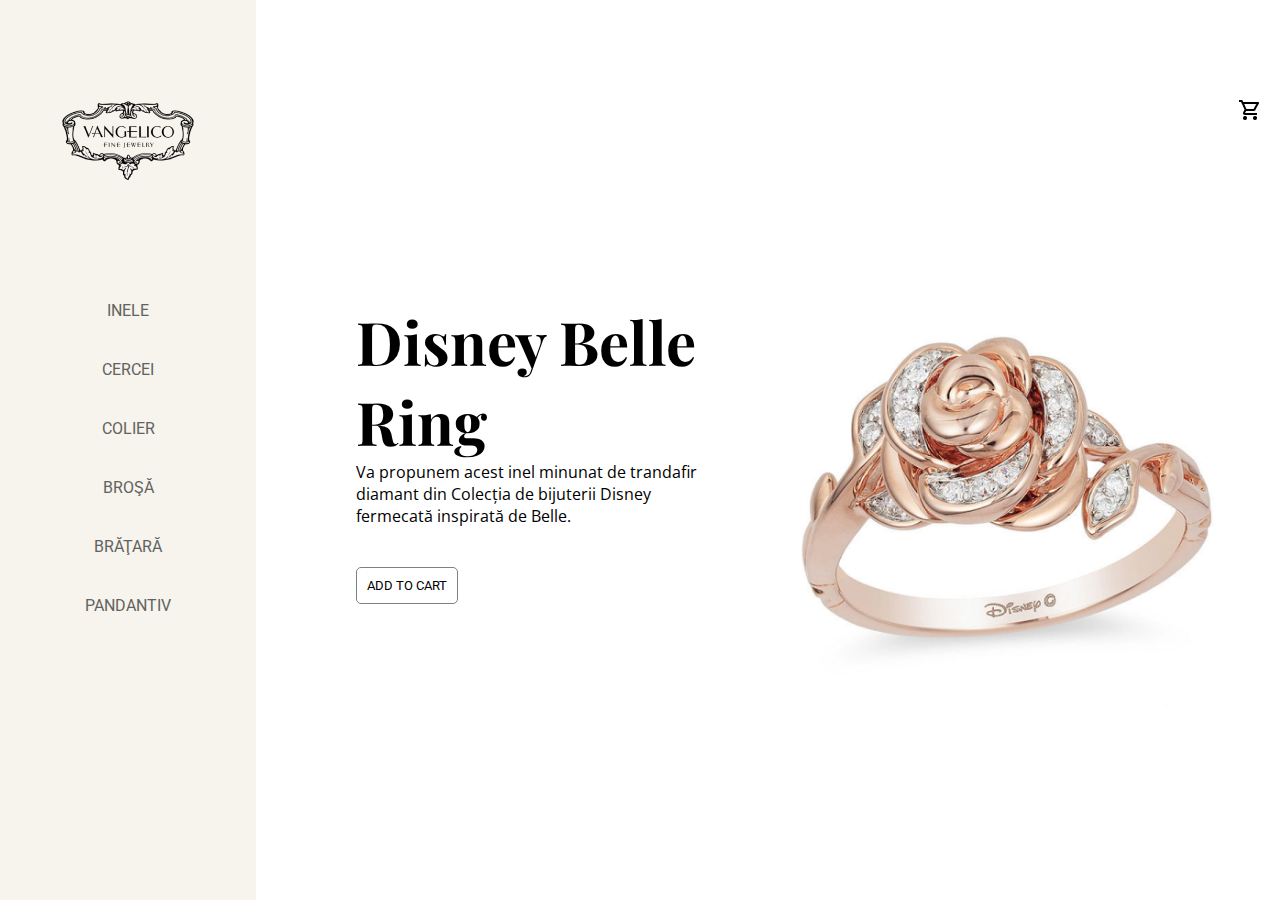
==== index.html @ 53a70191 "created home page" ====
<!DOCTYPE html>
<html lang="en">
<head>
	<meta charset="UTF-8">
	<title>Document</title>
	<link href="https://fonts.googleapis.com/css?family=Open+Sans|Playfair+Display|Roboto&display=swap" rel="stylesheet">
	<link rel="stylesheet" href="css/main.css">
</head>
<body>
	<div class="main">
		<nav>
			<img src="img/logo.png">
			<ul class="nav-list">
				<li><a href="#">INELE</a></li>
				<li><a href="#">CERCEI</a></li>
				<li><a href="#">COLIER</a></li>
				<li><a href="#">broşă</a></li>
				<li><a href="#">brăţară</a></li>
				<li><a href="#">pandantiv</a></li>
			</ul>
		</nav>
		<div class="content">
			<div class="box">
				<a href="#"><img src="img/icons/box.png"></a>
			</div>
			<div class="introduction">
				<div class="introduction-text">
					<h1>Disney Belle <br> Ring </h1>
					<p>
						Va propunem acest inel minunat de trandafir diamant din Colecția de bijuterii Disney fermecată inspirată de Belle.</p>
						<button><a href="#">ADD TO CART</a></button>
				</div>
				<div class="introduction-image">
					<img src="img/home.png">
				</div>
			</div>
		</div>
	</div>
	<script src="index.js"></script>
</body>
</html>
---- css/main.css ----
@import 'home.css';
@import 'default.css';
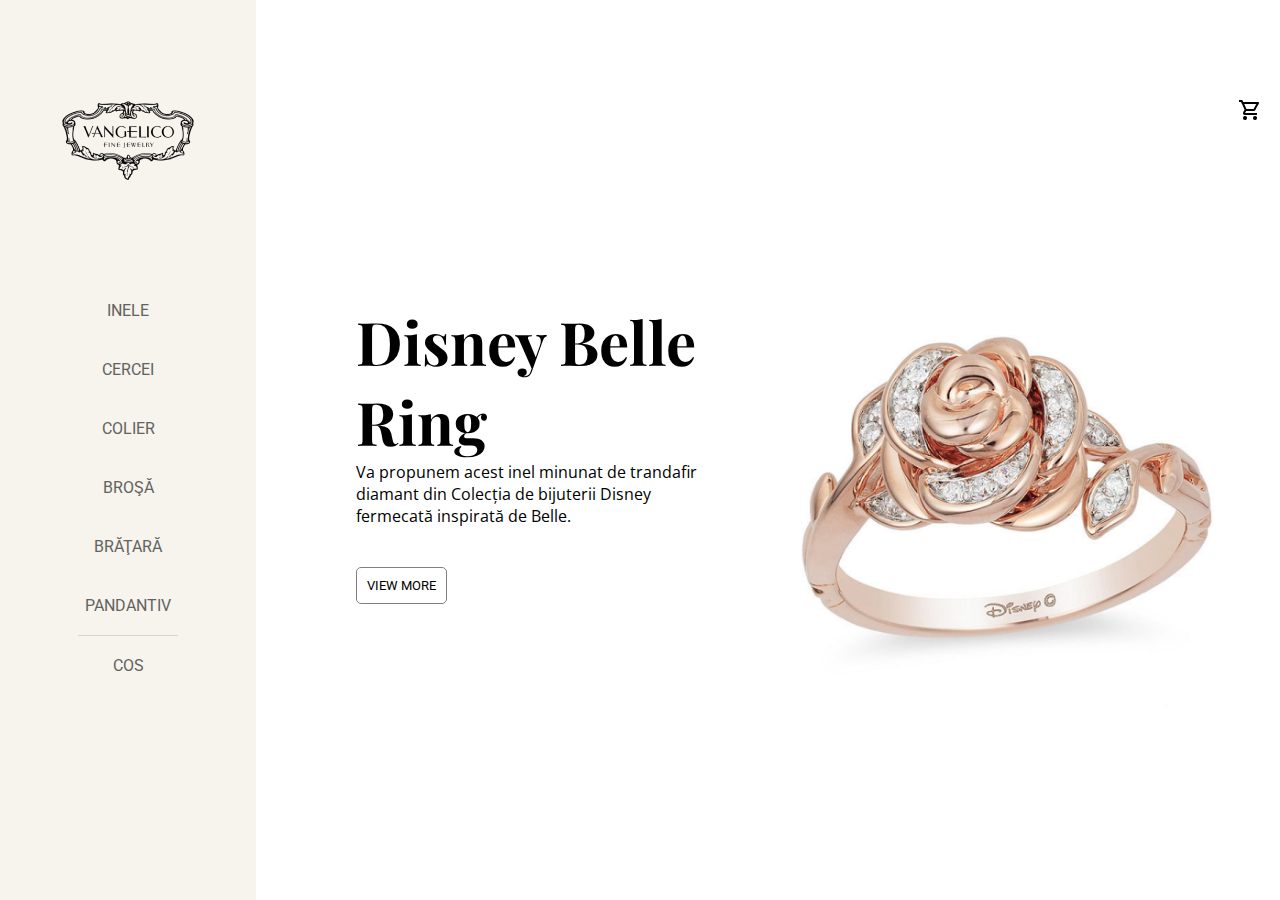
==== commit b17a68bc: "add to cart func for earrings" ====
--- a/index.html
+++ b/index.html
@@ -4,31 +4,34 @@
 	<meta charset="UTF-8">
 	<title>Document</title>
 	<link href="https://fonts.googleapis.com/css?family=Open+Sans|Playfair+Display|Roboto&display=swap" rel="stylesheet">
-	<link rel="stylesheet" href="css/main.css">
+	<link rel="stylesheet" href="css/home.css">
+	<link rel="stylesheet" href="css/default.css">
 </head>
 <body>
 	<div class="main">
 		<nav>
 			<img src="img/logo.png">
 			<ul class="nav-list">
-				<li><a href="#">INELE</a></li>
-				<li><a href="#">CERCEI</a></li>
+				<li><a href="pages/inele.html">INELE</a></li>
+				<li><a href="pages/cercei.html">CERCEI</a></li>
 				<li><a href="#">COLIER</a></li>
 				<li><a href="#">broşă</a></li>
 				<li><a href="#">brăţară</a></li>
 				<li><a href="#">pandantiv</a></li>
+				<hr class="delimitator">
+				<li><a href="pages/cos.html">COS</a></li>
 			</ul>
 		</nav>
 		<div class="content">
 			<div class="box">
-				<a href="#"><img src="img/icons/box.png"></a>
+				<a href="pages/cos.html"><img src="img/icons/box.png"></a>
 			</div>
 			<div class="introduction">
 				<div class="introduction-text">
 					<h1>Disney Belle <br> Ring </h1>
 					<p>
 						Va propunem acest inel minunat de trandafir diamant din Colecția de bijuterii Disney fermecată inspirată de Belle.</p>
-						<button><a href="#">ADD TO CART</a></button>
+						<button><a href="pages/inele.html">VIEW MORE</a></button>
 				</div>
 				<div class="introduction-image">
 					<img src="img/home.png">
--- a/css/home.css
+++ b/css/home.css
@@ -0,0 +1,37 @@
+.nav-list li a{
+		color:#62625F;
+}
+.box {
+	text-align: right;
+	margin-right: 20px;
+}
+.introduction{
+	display: flex;
+	justify-content: space-evenly;
+	align-items: center;
+}
+.introduction-text{
+	margin-left: 100px;
+}
+.introduction-text button {
+	margin-top: 40px;
+	background-color: white;
+	padding:10px;
+	border:1px solid grey;
+	border-radius: 5px;
+	font-family: 'Roboto',sans-serif;
+}
+.introduction-text button a{
+	color:black;
+}
+.introduction-text h1{
+	font-family: 'Playfair Display';
+	font-size: 60px;
+
+}
+.introduction-image img {
+	width: 550px
+}
+
+
+
--- a/css/default.css
+++ b/css/default.css
@@ -0,0 +1,60 @@
+*{
+	margin: 0;
+	padding: 0;
+}
+.main{
+	display: flex;
+}
+.main nav {
+	width: 20vw;
+	height: 100vh;
+	background-color: #F6F4ED;
+	font-family: 'Roboto', sans-serif;
+}
+.main img {
+	margin-top: 100px;
+}
+.main .content{
+	width: 80vw;
+	height: 100vh;
+	font-family: 'Open Sans',sans-serif;
+}
+.nav-list{
+	display: flex;
+	flex-direction: column;
+	align-items: center;
+	margin-top: 100px;
+	text-transform: uppercase;
+	list-style-type: none;
+	color:#62625F;
+}
+.nav-list li{
+	padding:20px;
+}
+.nav-list li a{
+		color:#62625F;
+}
+.nav-list li a:hover{
+	color:black;
+	cursor: pointer;
+}
+a{
+	text-decoration: none;
+}
+nav{
+	display: flex;
+	flex-direction: column;
+	align-items: center;
+}
+.standart-img-size{
+	width: 143.98px;
+	height: 136px;
+}
+.delimitator{
+	border: 0;
+  clear:both;
+  display:block;
+	width: 100px;
+  background-color:#D8D6D0;
+  height: 1px;
+}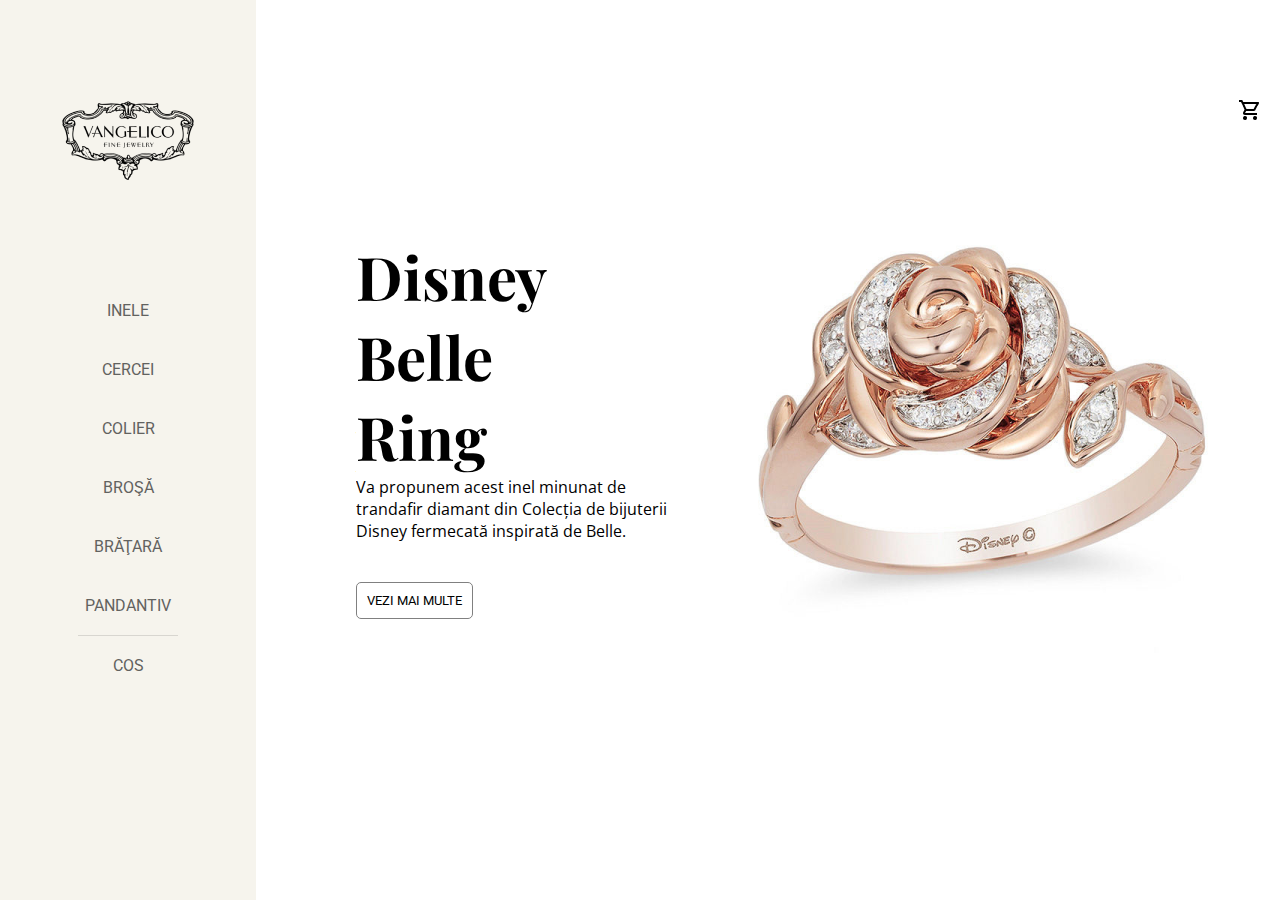
==== commit 082abc62: "finished all pages, maybe with bugs" ====
--- a/index.html
+++ b/index.html
@@ -14,10 +14,10 @@
 			<ul class="nav-list">
 				<li><a href="pages/inele.html">INELE</a></li>
 				<li><a href="pages/cercei.html">CERCEI</a></li>
-				<li><a href="#">COLIER</a></li>
-				<li><a href="#">broşă</a></li>
-				<li><a href="#">brăţară</a></li>
-				<li><a href="#">pandantiv</a></li>
+				<li><a href="pages/coliere.html">COLIER</a></li>
+				<li><a href="pages/brose.html">broşă</a></li>
+				<li><a href="pages/bratara.html">brăţară</a></li>
+				<li><a href="pages/pandantiv.html">pandantiv</a></li>
 				<hr class="delimitator">
 				<li><a href="pages/cos.html">COS</a></li>
 			</ul>
@@ -31,7 +31,7 @@
 					<h1>Disney Belle <br> Ring </h1>
 					<p>
 						Va propunem acest inel minunat de trandafir diamant din Colecția de bijuterii Disney fermecată inspirată de Belle.</p>
-						<button><a href="pages/inele.html">VIEW MORE</a></button>
+						<button><a href="pages/inele.html">VEZI MAI MULTE</a></button>
 				</div>
 				<div class="introduction-image">
 					<img src="img/home.png">
--- a/css/home.css
+++ b/css/home.css
@@ -30,7 +30,7 @@
 
 }
 .introduction-image img {
-	width: 550px
+	/* width: 550px; */
 }
 
 
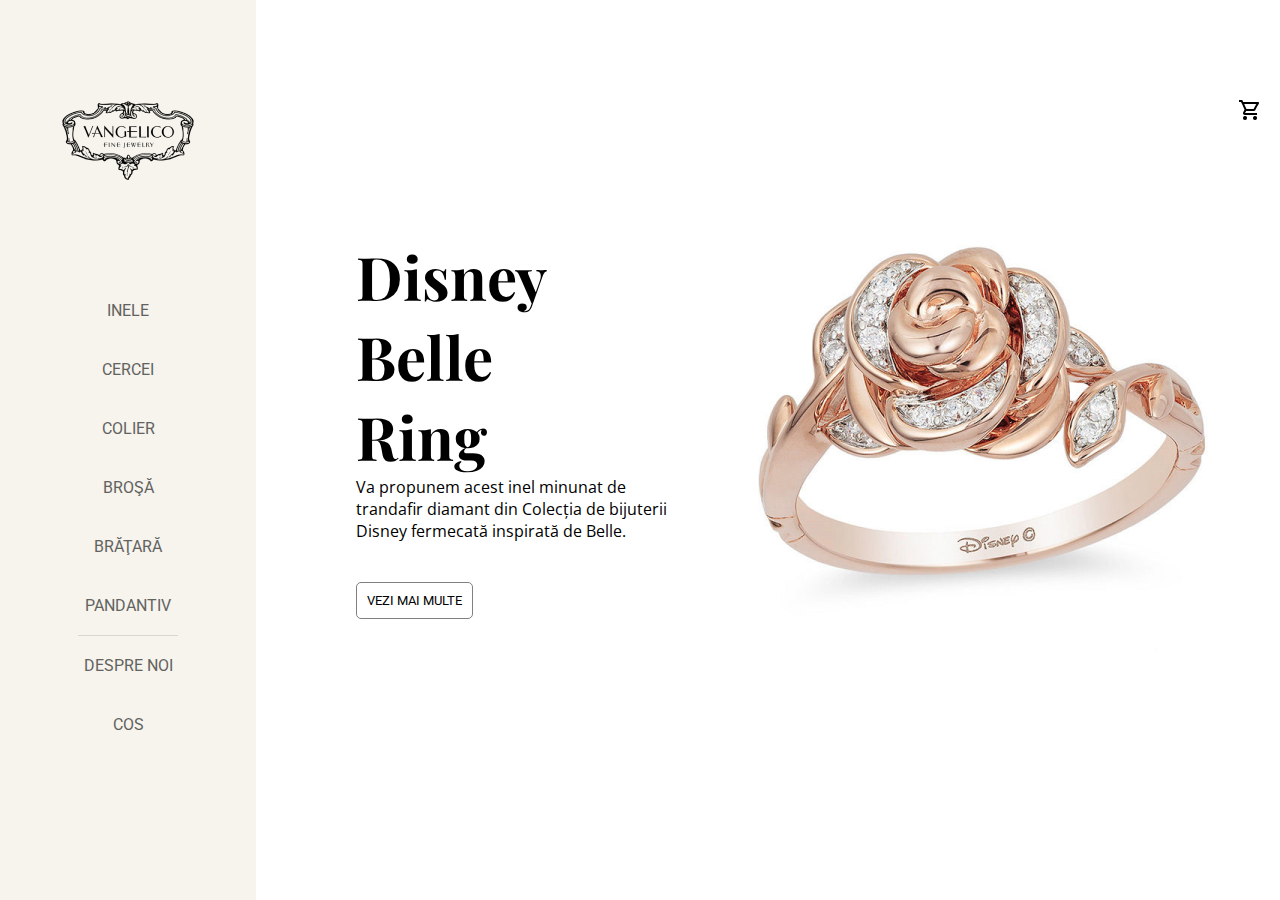
==== commit 95c5daf8: "next" ====
--- a/index.html
+++ b/index.html
@@ -19,6 +19,7 @@
 				<li><a href="pages/bratara.html">brăţară</a></li>
 				<li><a href="pages/pandantiv.html">pandantiv</a></li>
 				<hr class="delimitator">
+				<li><a href="pages/despre.html">DESPRE NOI</a></li>
 				<li><a href="pages/cos.html">COS</a></li>
 			</ul>
 		</nav>
--- a/css/default.css
+++ b/css/default.css
@@ -57,4 +57,12 @@
 	width: 100px;
   background-color:#D8D6D0;
   height: 1px;
+}
+.card img:first-child{
+	transition: transform 1s ease;
+	overflow: hidden;
+}
+.card img:first-child:hover{
+	transform: scale(1.1) rotate(5deg);
+	cursor: pointer;
 }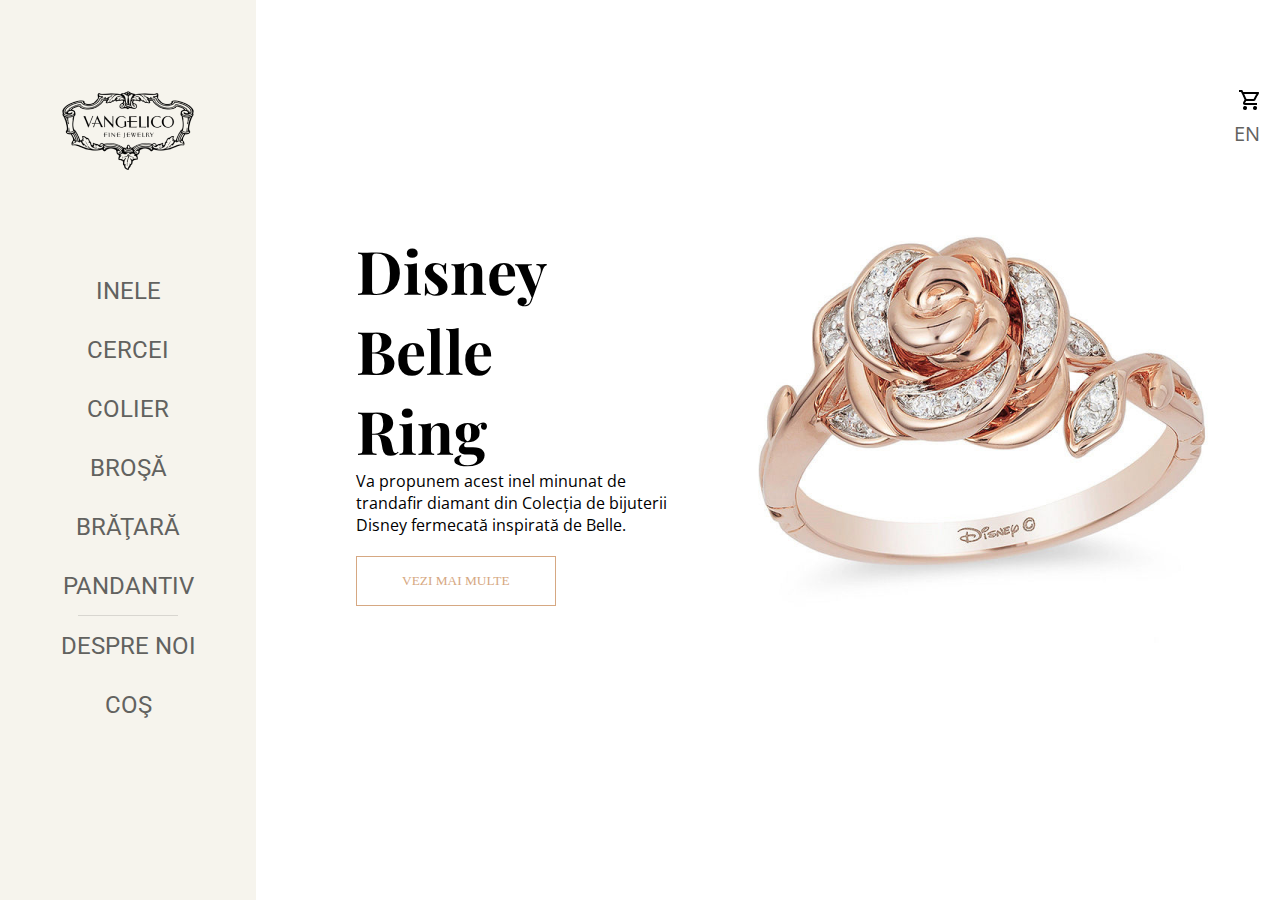
==== commit 06be66d9: "with detail page" ====
--- a/index.html
+++ b/index.html
@@ -2,14 +2,21 @@
 <html lang="en">
 <head>
 	<meta charset="UTF-8">
-	<title>Document</title>
+	<title>Vangelico</title>
+	<link rel="icon" href="img/logo.png">
 	<link href="https://fonts.googleapis.com/css?family=Open+Sans|Playfair+Display|Roboto&display=swap" rel="stylesheet">
 	<link rel="stylesheet" href="css/home.css">
 	<link rel="stylesheet" href="css/default.css">
+	<link rel="stylesheet" href="css/responsive/index.css">
 </head>
 <body>
 	<div class="main">
 		<nav>
+			<div class="burger">
+				<div class="dot"></div>
+				<div class="dot"></div>
+				<div class="dot"></div>
+			</div>
 			<img src="img/logo.png">
 			<ul class="nav-list">
 				<li><a href="pages/inele.html">INELE</a></li>
@@ -20,12 +27,19 @@
 				<li><a href="pages/pandantiv.html">pandantiv</a></li>
 				<hr class="delimitator">
 				<li><a href="pages/despre.html">DESPRE NOI</a></li>
-				<li><a href="pages/cos.html">COS</a></li>
+				<li><a href="pages/cos.html">COş</a></li>
 			</ul>
 		</nav>
 		<div class="content">
 			<div class="box">
 				<a href="pages/cos.html"><img src="img/icons/box.png"></a>
+				<ul class="lang">
+					<li class="EN">EN</li>
+					<ul class="lang_pages">
+						<li><a href="pages/EN/home.html">Home</a></li>
+						<li><a href="pages/EN/about.html">About Us</a></li>
+					</ul>
+				</ul>
 			</div>
 			<div class="introduction">
 				<div class="introduction-text">
--- a/css/home.css
+++ b/css/home.css
@@ -1,7 +1,11 @@
+body{
+	overflow: hidden;
+}
 .nav-list li a{
 		color:#62625F;
 }
 .box {
+
 	text-align: right;
 	margin-right: 20px;
 }
@@ -13,25 +17,101 @@
 .introduction-text{
 	margin-left: 100px;
 }
-.introduction-text button {
+/* .introduction-text button {
 	margin-top: 40px;
 	background-color: white;
 	padding:10px;
 	border:1px solid grey;
 	border-radius: 5px;
 	font-family: 'Roboto',sans-serif;
+} */
+.introduction-text button{
+	background-color: transparent;
+	position: relative;
+	color:#ed5107;
+	margin-top: 20px;
+	padding:16px 45px;
+	border:1px solid #D6A882;
+	transition: color 0.3s ease-out 0.3s;
+	font-family: Verdana;
+	cursor: pointer;
+	overflow: hidden;
+}
+button::before{
+	content: "";
+	position: absolute;
+	top: -69px;
+	left:0;
+	z-index: -1;
+	width: 100%;
+	height: 100%;
+	background-color: #D6A882;
+	transform: skewY(-12deg);
+	transition:all 0.5s ease-out;
+}
+button::after{
+	content: "";
+	position: absolute;
+	bottom: -69px;
+	right:0px;
+	z-index: -1;
+	width: 100%;
+	height: 100%;
+	background-color: #D6A882;
+	transform: skewY(-12deg);
+	transition:all 0.5s ease-out;
+}
+button:hover::before{
+	top:-23px;
+}
+button:hover::after{
+	bottom:-23px;
+}
+.introduction-text button:hover a{
+	color:#F6F4ED;
 }
 .introduction-text button a{
-	color:black;
+	text-decoration: none;
+	color:#D6A882;
 }
 .introduction-text h1{
 	font-family: 'Playfair Display';
 	font-size: 60px;
 
 }
-.introduction-image img {
-	/* width: 550px; */
+ul{
+	list-style-type: none;
 }
-
-
-
+.lang{
+	padding-top: 10px;
+}
+.lang{
+	position: absolute;
+	right: 10px;
+	width: 100px;
+	padding:5px 10px;
+	text-align: right;
+	color:#62625F;
+}
+.EN{
+	font-size: 20px;
+}
+.lang_pages{
+	display: none;
+}
+.lang:hover .lang_pages{
+	display: block;
+	position: absolute;
+	right: 10px;
+}
+/* .lang:hover .lang_pages li{
+	background-color: #F6F4ED;
+	padding:5px 15px;
+	color:#62625F;
+} */
+.lang:hover .lang_pages li a{
+	color:#62625F;
+}
+a{
+	text-decoration: none;
+}--- a/css/default.css
+++ b/css/default.css
@@ -2,34 +2,49 @@
 	margin: 0;
 	padding: 0;
 }
+body{
+	overflow-x: hidden;
+}
 .main{
 	display: flex;
+	position: relative;
 }
 .main nav {
 	width: 20vw;
 	height: 100vh;
 	background-color: #F6F4ED;
 	font-family: 'Roboto', sans-serif;
+	display: flex;
+	flex-direction: column;
+	align-items: center;
+	position: fixed;
+	top: 0;
+	left: 0;
 }
 .main img {
-	margin-top: 100px;
+	padding-top: 10vh;
 }
 .main .content{
 	width: 80vw;
-	height: 100vh;
+	height: 100%;
 	font-family: 'Open Sans',sans-serif;
+	position: absolute;
+	top: 0;
+	left:20vw;
 }
 .nav-list{
 	display: flex;
 	flex-direction: column;
 	align-items: center;
-	margin-top: 100px;
+	margin-top: 10vh;
 	text-transform: uppercase;
 	list-style-type: none;
 	color:#62625F;
+	height: 100%;
+	font-size: 2.7vh;
 }
 .nav-list li{
-	padding:20px;
+	padding:15px;
 }
 .nav-list li a{
 		color:#62625F;
@@ -40,11 +55,6 @@
 }
 a{
 	text-decoration: none;
-}
-nav{
-	display: flex;
-	flex-direction: column;
-	align-items: center;
 }
 .standart-img-size{
 	width: 143.98px;
@@ -59,10 +69,14 @@
   height: 1px;
 }
 .card img:first-child{
-	transition: transform 1s ease;
+	transition: transform 2s ease;
 	overflow: hidden;
 }
 .card img:first-child:hover{
-	transform: scale(1.1) rotate(5deg);
+	
+	transform:translateY(-20px) scale(1.1) rotate(5deg);
 	cursor: pointer;
-}+}
+.introduction-image img{
+	padding:0;
+}
--- a/css/responsive/index.css
+++ b/css/responsive/index.css
@@ -0,0 +1,136 @@
+/* Extra small devices (phones, 600px and down) */
+@media only screen and (max-width: 600px) {
+    body{
+        overflow: scroll;
+        overflow-x: hidden;
+    }
+    .main{
+        display: flex;
+        flex-direction: column;
+    }
+    .main nav{
+        display: flex;
+        width: 100vw;
+        height: 100vh;
+        z-index: 0;
+        position: relative;
+        align-items: center;
+        justify-content: center;
+    }
+    .main nav img{
+        width: 50%;
+        height: auto;
+        max-width: 200px;
+        animation: fade 5s ease forwards;
+    }
+    .main .content{
+        position: static;
+        z-index: 1;
+        display: flex;
+        flex-direction: column;
+        width:100%;
+        padding-top:100px;
+    }
+    .main .burger .dot{
+        width: 30px;
+        height: 3px;
+        background-color: white;
+        margin:10px;
+        box-shadow: 0px 0px 5px 1px rgba(0,0,0,0.75);
+    }
+    .main .burger{
+        position: absolute;
+        right:10px;
+        top:20px;
+        cursor: pointer;
+        
+    }
+    .main .nav-list{
+        position: absolute;
+        transform: translateX(100%);
+        transition: transform 1s ease;
+        top:0;
+        width:100%;
+        height:100vh;
+        background-color: #F6F4ED;
+        display: flex;
+        align-items: center;
+        justify-content: center;
+    }
+    .main .nav-list li{
+        opacity: 0;
+    }
+    .main .nav-list li a{
+        color:black;
+        padding:10px;
+    }
+    .introduction{
+        flex-direction: column;
+        align-items: center;
+        width:100%;
+    }
+    .introduction-text{
+        margin: 0;
+        padding: 20px;
+        text-align: center;
+    }
+    .introduction-image,.introduction-image img{
+        width: 100%;
+    }
+    @keyframes fade{
+        from{
+            opacity:0;
+        }
+        to{
+            opacity: 1;
+        }
+    }
+    @keyframes navLinkFade{
+        from{
+            opacity:0;
+            transform:translateX(50px);
+        }
+        to{
+            opacity: 1;
+            transform:translateX(0px);
+        }
+    }
+    .box img{
+        padding: 0;
+        margin:0;
+    }
+    .introduction{
+        padding-top: 50px;
+    }
+}
+
+/* Small devices (portrait tablets and large phones, 600px and up) */
+@media only screen and (min-width: 600px) and (max-width:991px){
+    .introduction{
+       flex-direction: column;
+    }
+    .introduction-text{
+        margin: 0;
+        padding: 0;
+        text-align: center;
+    }
+    .introduction-image{
+        width: 100%;
+        text-align: center;
+    }
+    .introduction-image img{
+        width: 70%;
+    }
+    .nav-list li a{
+        font-size: 15px;
+    }
+    nav img{
+        width: 80%;
+    }
+}
+
+/* Large devices (laptops/desktops, 992px and up) */
+@media only screen and (min-width: 992px) {}
+
+/* Extra large devices (large laptops and desktops, 1200px and up) */
+@media only screen and (min-width: 1200px) {}